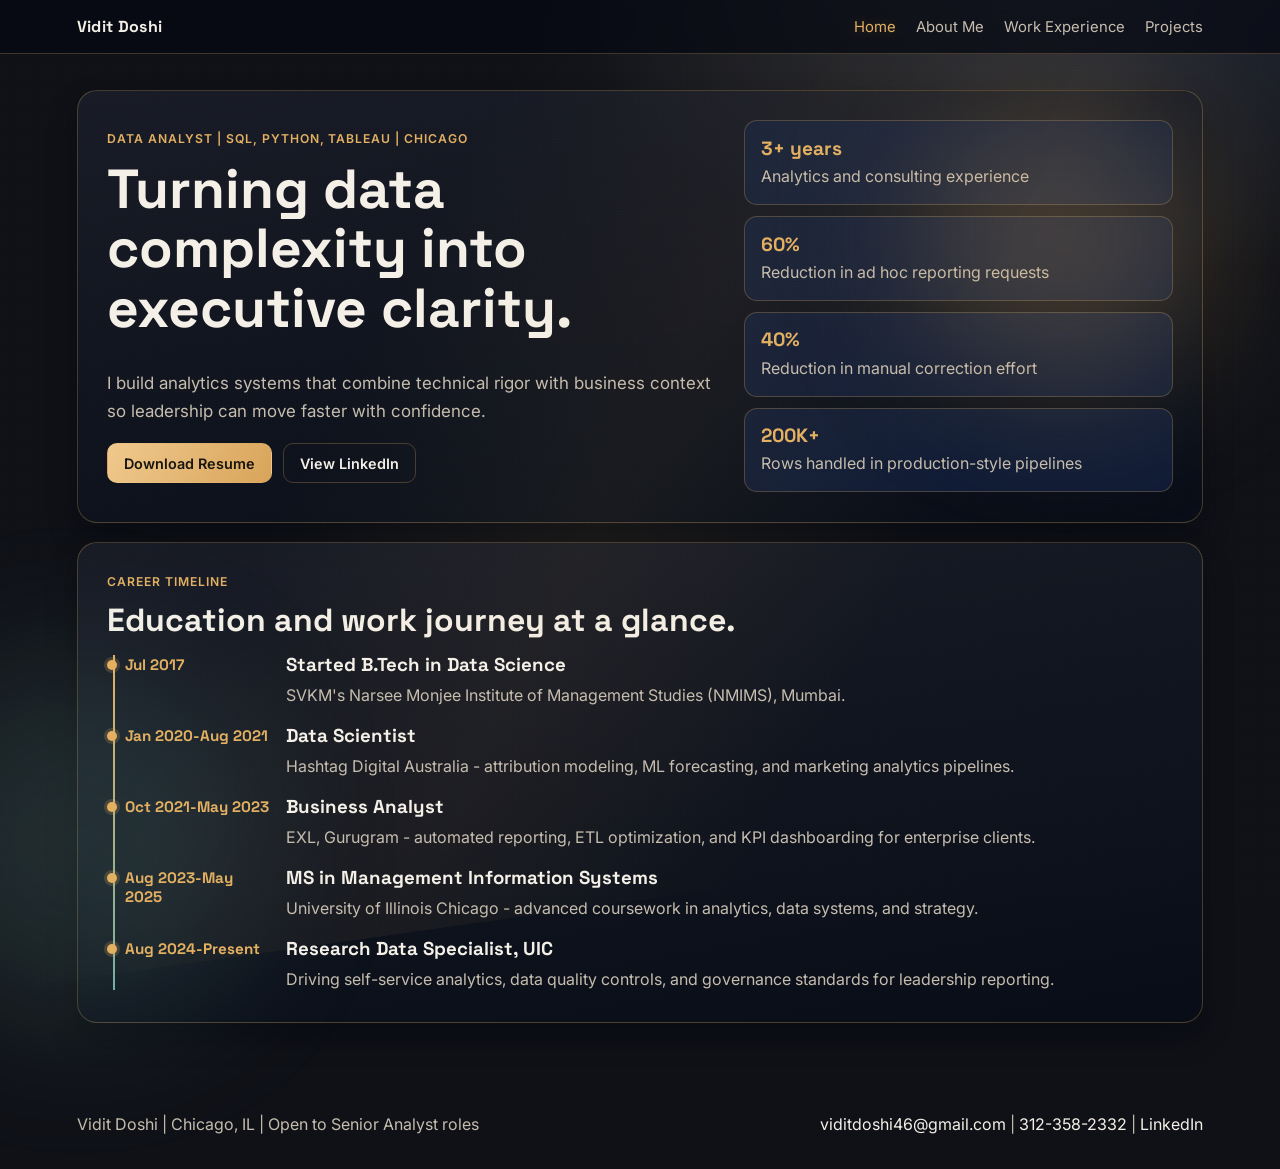
==== index.html @ 194f970f "Initial portfolio site Made-with: Cursor" ====
<!DOCTYPE html>
<html lang="en">
  <head>
    <meta charset="UTF-8" />
    <meta name="viewport" content="width=device-width, initial-scale=1.0" />
    <meta
      name="description"
      content="Vidit Doshi portfolio - Senior Data Analyst and Business Analyst"
    />
    <title>Vidit Doshi | Portfolio</title>
    <link rel="preconnect" href="https://fonts.googleapis.com" />
    <link rel="preconnect" href="https://fonts.gstatic.com" crossorigin />
    <link
      href="https://fonts.googleapis.com/css2?family=Inter:wght@300;400;500;600;700&family=Space+Grotesk:wght@500;700&display=swap"
      rel="stylesheet"
    />
    <link rel="stylesheet" href="./styles.css" />
  </head>
  <body>
    <div class="bg-noise"></div>
    <div class="bg-orb bg-orb-1"></div>
    <div class="bg-orb bg-orb-2"></div>
    <div class="bg-line"></div>

    <header class="site-header">
      <a class="brand" href="./index.html">Vidit Doshi</a>
      <button class="menu-toggle" aria-label="Open navigation menu">Menu</button>
      <nav class="site-nav" aria-label="Main">
        <a href="./index.html">Home</a>
        <a href="./about.html">About Me</a>
        <a href="./experience.html">Work Experience</a>
        <a href="./projects.html">Projects</a>
      </nav>
    </header>

    <main>
      <section class="panel hero">
        <div class="hero-main">
          <p class="eyebrow">Data Analyst | SQL, Python, Tableau | Chicago</p>
          <h1>Turning data complexity into executive clarity.</h1>
          <p class="lead">
            I build analytics systems that combine technical rigor with business
            context so leadership can move faster with confidence.
          </p>
          <div class="hero-actions">
            <a class="btn btn-primary" href="./resume.pdf" target="_blank" rel="noreferrer">Download Resume</a>
            <a
              class="btn btn-ghost"
              href="https://www.linkedin.com/in/viditdoshi46/"
              target="_blank"
              rel="noreferrer"
              >View LinkedIn</a
            >
          </div>
        </div>
        <div class="hero-metrics hero-metrics-home">
          <article>
            <span>3+ years</span>
            <p>Analytics and consulting experience</p>
          </article>
          <article>
            <span>60%</span>
            <p>Reduction in ad hoc reporting requests</p>
          </article>
          <article>
            <span>40%</span>
            <p>Reduction in manual correction effort</p>
          </article>
          <article>
            <span>200K+</span>
            <p>Rows handled in production-style pipelines</p>
          </article>
        </div>
      </section>

      <section class="panel">
        <div class="section-head">
          <p class="eyebrow">Career Timeline</p>
          <h2>Education and work journey at a glance.</h2>
        </div>
        <div class="career-timeline">
          <article class="timeline-point">
            <span class="timeline-year">Jul 2017</span>
            <div class="timeline-content">
              <h3>Started B.Tech in Data Science</h3>
              <p>SVKM's Narsee Monjee Institute of Management Studies (NMIMS), Mumbai.</p>
            </div>
          </article>
          <article class="timeline-point">
            <span class="timeline-year">Jan 2020-Aug 2021</span>
            <div class="timeline-content">
              <h3>Data Scientist</h3>
              <p>Hashtag Digital Australia - attribution modeling, ML forecasting, and marketing analytics pipelines.</p>
            </div>
          </article>
          <article class="timeline-point">
            <span class="timeline-year">Oct 2021-May 2023</span>
            <div class="timeline-content">
              <h3>Business Analyst</h3>
              <p>EXL, Gurugram - automated reporting, ETL optimization, and KPI dashboarding for enterprise clients.</p>
            </div>
          </article>
          <article class="timeline-point">
            <span class="timeline-year">Aug 2023-May 2025</span>
            <div class="timeline-content">
              <h3>MS in Management Information Systems</h3>
              <p>University of Illinois Chicago - advanced coursework in analytics, data systems, and strategy.</p>
            </div>
          </article>
          <article class="timeline-point">
            <span class="timeline-year">Aug 2024-Present</span>
            <div class="timeline-content">
              <h3>Research Data Specialist, UIC</h3>
              <p>Driving self-service analytics, data quality controls, and governance standards for leadership reporting.</p>
            </div>
          </article>
        </div>
      </section>
    </main>

    <footer class="site-footer">
      <p>Vidit Doshi | Chicago, IL | Open to Senior Analyst roles</p>
      <p>
        <a href="mailto:viditdoshi46@gmail.com">viditdoshi46@gmail.com</a>
        <span aria-hidden="true">|</span>
        <a href="tel:+13123582332">312-358-2332</a>
        <span aria-hidden="true">|</span>
        <a href="https://www.linkedin.com/in/viditdoshi46/" target="_blank" rel="noreferrer">LinkedIn</a>
      </p>
    </footer>

    <script src="./script.js"></script>
  </body>
</html>
---- styles.css ----
:root {
  --bg: #0f1117;
  --panel: rgba(28, 32, 43, 0.78);
  --text: #f4f0e8;
  --muted: #c6bdaf;
  --line: rgba(227, 176, 98, 0.26);
  --accent: #e3b062;
  --accent-2: #8ed1c1;
  --card: rgba(34, 39, 53, 0.88);
}

* {
  box-sizing: border-box;
}

html {
  scroll-behavior: smooth;
}

body {
  margin: 0;
  font-family: Inter, -apple-system, BlinkMacSystemFont, "Segoe UI", sans-serif;
  color: var(--text);
  background: radial-gradient(1000px 620px at 85% -5%, #2a2f3b 0%, var(--bg) 55%);
}

.bg-noise,
.bg-orb,
.bg-line {
  position: fixed;
  pointer-events: none;
}

.bg-noise {
  inset: 0;
  opacity: 0.07;
  background-image: radial-gradient(rgba(244, 240, 232, 0.25) 0.4px, transparent 0.4px);
  background-size: 3px 3px;
}

.bg-orb {
  border-radius: 50%;
  filter: blur(72px);
}

.bg-orb-1 {
  width: 300px;
  height: 300px;
  right: 5%;
  top: 10%;
  background: rgba(227, 176, 98, 0.24);
}

.bg-orb-2 {
  width: 360px;
  height: 360px;
  left: -100px;
  bottom: -120px;
  background: rgba(142, 209, 193, 0.14);
}

.bg-line {
  inset: 0;
  background: linear-gradient(120deg, transparent 30%, rgba(227, 176, 98, 0.06) 50%, transparent 70%);
  transform: skewY(-8deg);
}

.site-header {
  position: sticky;
  top: 0;
  z-index: 40;
  display: flex;
  align-items: center;
  justify-content: space-between;
  padding: 1rem 6vw;
  border-bottom: 1px solid var(--line);
  background: rgba(6, 9, 19, 0.72);
  backdrop-filter: blur(12px);
}

.brand {
  text-decoration: none;
  color: var(--text);
  font-family: "Space Grotesk", Inter, sans-serif;
  letter-spacing: 0.02em;
  font-weight: 700;
}

.menu-toggle {
  display: none;
  border: 1px solid var(--line);
  background: transparent;
  color: var(--text);
  border-radius: 8px;
  padding: 0.4rem 0.68rem;
}

.site-nav {
  display: flex;
  gap: 1.25rem;
}

.site-nav a {
  color: var(--muted);
  text-decoration: none;
  font-size: 0.93rem;
  transition: color 0.2s ease, text-shadow 0.2s ease;
}

.site-nav a:hover,
.site-nav a.active {
  color: var(--accent);
  text-shadow: 0 0 14px rgba(227, 176, 98, 0.3);
}

main {
  display: grid;
  gap: 1.2rem;
  padding: 4vh 6vw 8vh;
}

.panel {
  border: 1px solid var(--line);
  border-radius: 20px;
  padding: clamp(1.2rem, 2.3vw, 2.4rem);
  background: linear-gradient(170deg, var(--panel), rgba(7, 12, 23, 0.82));
  box-shadow: 0 14px 28px rgba(2, 4, 10, 0.38);
}

.eyebrow {
  margin: 0;
  color: var(--accent);
  text-transform: uppercase;
  letter-spacing: 0.08em;
  font-size: 0.76rem;
  font-weight: 600;
}

h1,
h2,
h3 {
  margin-top: 0;
  font-family: "Space Grotesk", Inter, sans-serif;
}

h1 {
  margin: 0.65rem 0 0.95rem;
  max-width: 750px;
  font-size: clamp(2rem, 4.3vw, 3.65rem);
  line-height: 1.08;
}

h2 {
  margin: 0.5rem 0 0;
  font-size: clamp(1.35rem, 2.5vw, 2.2rem);
}

p {
  color: var(--muted);
  line-height: 1.65;
}

.lead {
  max-width: 690px;
  font-size: 1.06rem;
}

.btn {
  display: inline-flex;
  align-items: center;
  justify-content: center;
  border-radius: 10px;
  padding: 0.66rem 1rem;
  text-decoration: none;
  font-size: 0.9rem;
  font-weight: 600;
  transition: transform 0.15s ease, border-color 0.15s ease;
}

.btn:hover {
  transform: translateY(-1px);
}

.btn-ghost {
  border: 1px solid var(--line);
  color: var(--text);
}

.btn-primary {
  border: 1px solid transparent;
  color: #18140f;
  background: linear-gradient(120deg, #f0c98d, #d8a45a);
}

.hero {
  display: grid;
  grid-template-columns: 1.45fr 1fr;
  gap: 1rem;
  align-items: stretch;
}

.hero-main {
  display: flex;
  flex-direction: column;
  justify-content: center;
  min-height: 310px;
}

.hero-actions {
  display: flex;
  gap: 0.65rem;
  flex-wrap: wrap;
}

.hero-metrics {
  display: grid;
  gap: 0.7rem;
}

.hero-metrics article {
  border: 1px solid var(--line);
  border-radius: 13px;
  background: rgba(19, 33, 63, 0.75);
  padding: 0.9rem 1rem;
}

.hero-metrics span {
  display: block;
  color: var(--accent);
  font-family: "Space Grotesk", Inter, sans-serif;
  font-size: 1.2rem;
  font-weight: 700;
  margin-bottom: 0.15rem;
}

.hero-metrics p {
  margin: 0;
}

.section-head {
  margin-bottom: 0.8rem;
}

.about-layout {
  display: grid;
  grid-template-columns: 1.2fr 1fr;
  gap: 1rem;
}

.about-copy p:first-child {
  margin-top: 0;
}

.education-card {
  margin-top: 1rem;
  border: 1px solid var(--line);
  border-radius: 12px;
  background: rgba(20, 32, 58, 0.65);
  padding: 0.9rem 1rem;
}

.education-card p {
  margin: 0.45rem 0 0;
}

.skills-grid,
.project-grid {
  display: grid;
  gap: 0.9rem;
  grid-template-columns: repeat(auto-fit, minmax(210px, 1fr));
}

.skills-grid article,
.project-card,
.timeline-item {
  border: 1px solid var(--line);
  border-radius: 14px;
  background: var(--card);
  padding: 1rem;
}

.skills-grid p,
.project-card p {
  margin-bottom: 0;
}

.timeline {
  display: grid;
  gap: 0.9rem;
}

.timeline-head p {
  margin: 0.2rem 0;
  color: var(--text);
}

.timeline-head span {
  color: var(--accent-2);
  font-size: 0.88rem;
}

ul {
  margin: 0.8rem 0 0;
  padding-left: 1rem;
  color: var(--muted);
}

li + li {
  margin-top: 0.45rem;
}

.project-tech {
  margin-bottom: 0.72rem !important;
  color: var(--accent-2) !important;
}

.project-links {
  margin-top: 0.8rem;
}

.project-links a {
  color: var(--text);
  text-decoration: none;
  border: 1px solid var(--line);
  border-radius: 999px;
  padding: 0.34rem 0.7rem;
  font-size: 0.82rem;
}

.career-timeline {
  position: relative;
  display: grid;
  gap: 1rem;
  padding-left: 1.1rem;
}

.career-timeline::before {
  content: "";
  position: absolute;
  left: 0.38rem;
  top: 0.1rem;
  bottom: 0.1rem;
  width: 2px;
  background: linear-gradient(var(--accent), rgba(142, 209, 193, 0.8));
}

.timeline-point {
  position: relative;
  display: grid;
  grid-template-columns: 145px 1fr;
  gap: 1rem;
  align-items: start;
}

.timeline-point::before {
  content: "";
  position: absolute;
  left: -1.1rem;
  top: 0.45rem;
  width: 10px;
  height: 10px;
  border-radius: 50%;
  background: var(--accent);
  box-shadow: 0 0 0 3px rgba(227, 176, 98, 0.2);
}

.timeline-year {
  display: inline-block;
  font-family: "Space Grotesk", Inter, sans-serif;
  font-weight: 700;
  color: var(--accent);
  font-size: 0.95rem;
  padding-top: 0.1rem;
}

.timeline-content h3 {
  margin-top: 0;
  margin-bottom: 0.35rem;
}

.timeline-content p {
  margin: 0;
}

.site-footer {
  display: flex;
  justify-content: space-between;
  align-items: center;
  flex-wrap: wrap;
  gap: 0.45rem;
  padding: 1rem 6vw 2rem;
}

.site-footer p {
  margin: 0;
  color: var(--muted);
}

.site-footer a {
  text-decoration: none;
  color: var(--text);
}

@media (max-width: 980px) {
  .hero,
  .about-layout {
    grid-template-columns: 1fr;
  }
}

@media (max-width: 760px) {
  .menu-toggle {
    display: block;
  }

  .site-nav {
    position: absolute;
    top: 64px;
    right: 6vw;
    display: none;
    flex-direction: column;
    gap: 0.5rem;
    border: 1px solid var(--line);
    border-radius: 12px;
    background: rgba(6, 9, 19, 0.95);
    padding: 0.7rem;
  }

  .site-nav.open {
    display: flex;
  }

  .timeline-point {
    grid-template-columns: 1fr;
    gap: 0.35rem;
  }

  .timeline-year {
    font-size: 0.88rem;
  }
}
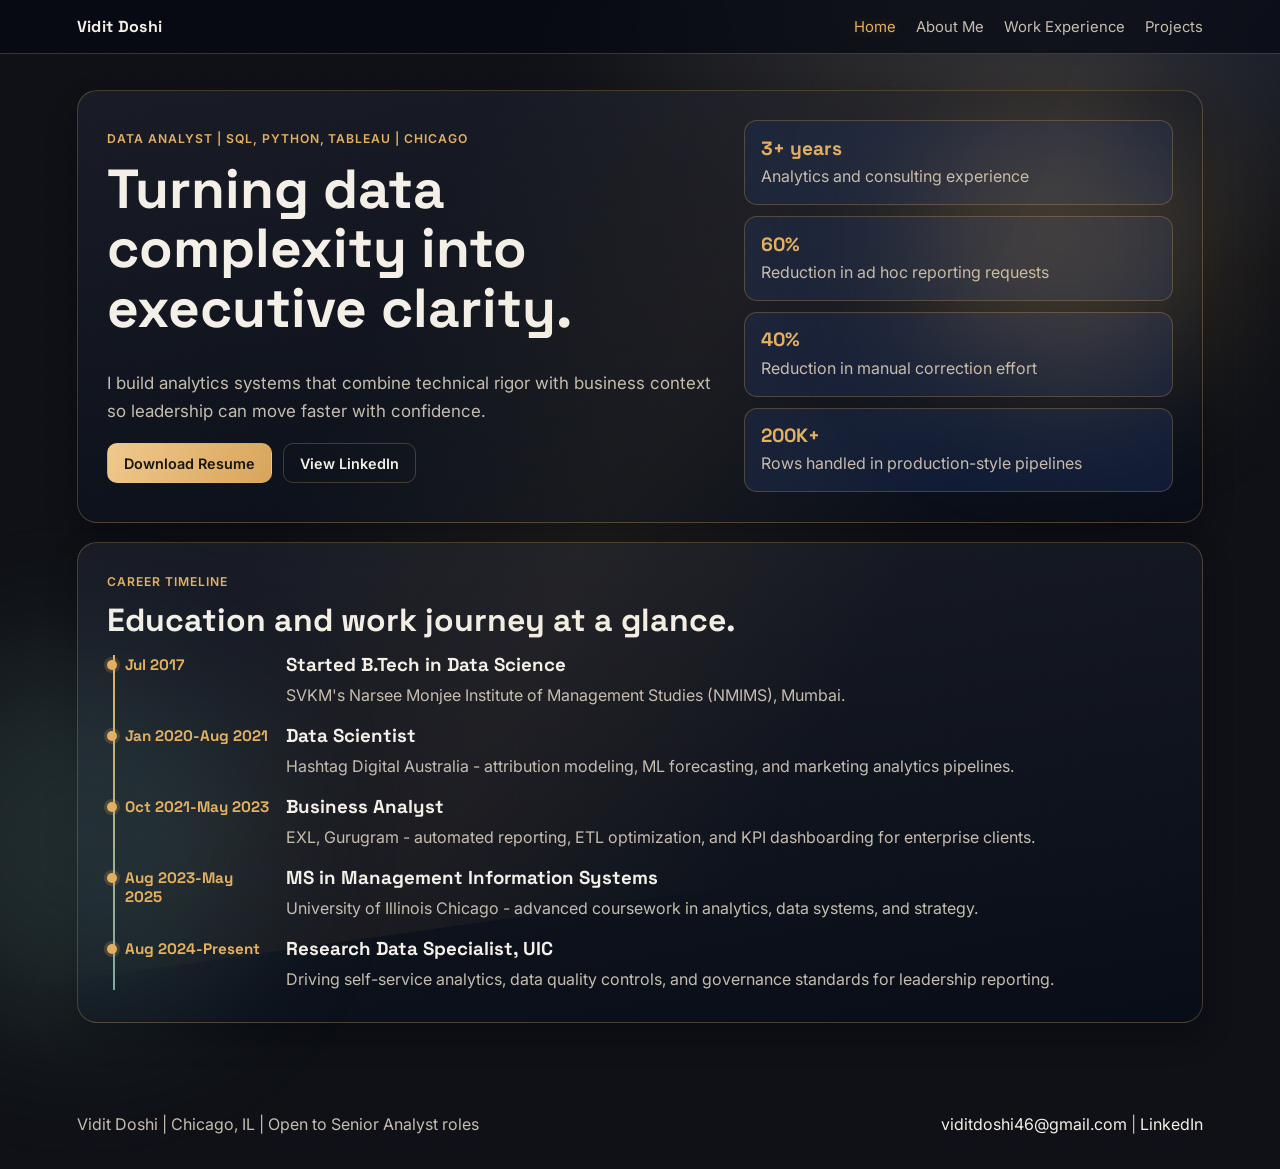
==== commit 7f29bb04: "Remove phone number from footer" ====
--- a/index.html
+++ b/index.html
@@ -123,8 +123,6 @@
       <p>
         <a href="mailto:viditdoshi46@gmail.com">viditdoshi46@gmail.com</a>
         <span aria-hidden="true">|</span>
-        <a href="tel:+13123582332">312-358-2332</a>
-        <span aria-hidden="true">|</span>
         <a href="https://www.linkedin.com/in/viditdoshi46/" target="_blank" rel="noreferrer">LinkedIn</a>
       </p>
     </footer>
